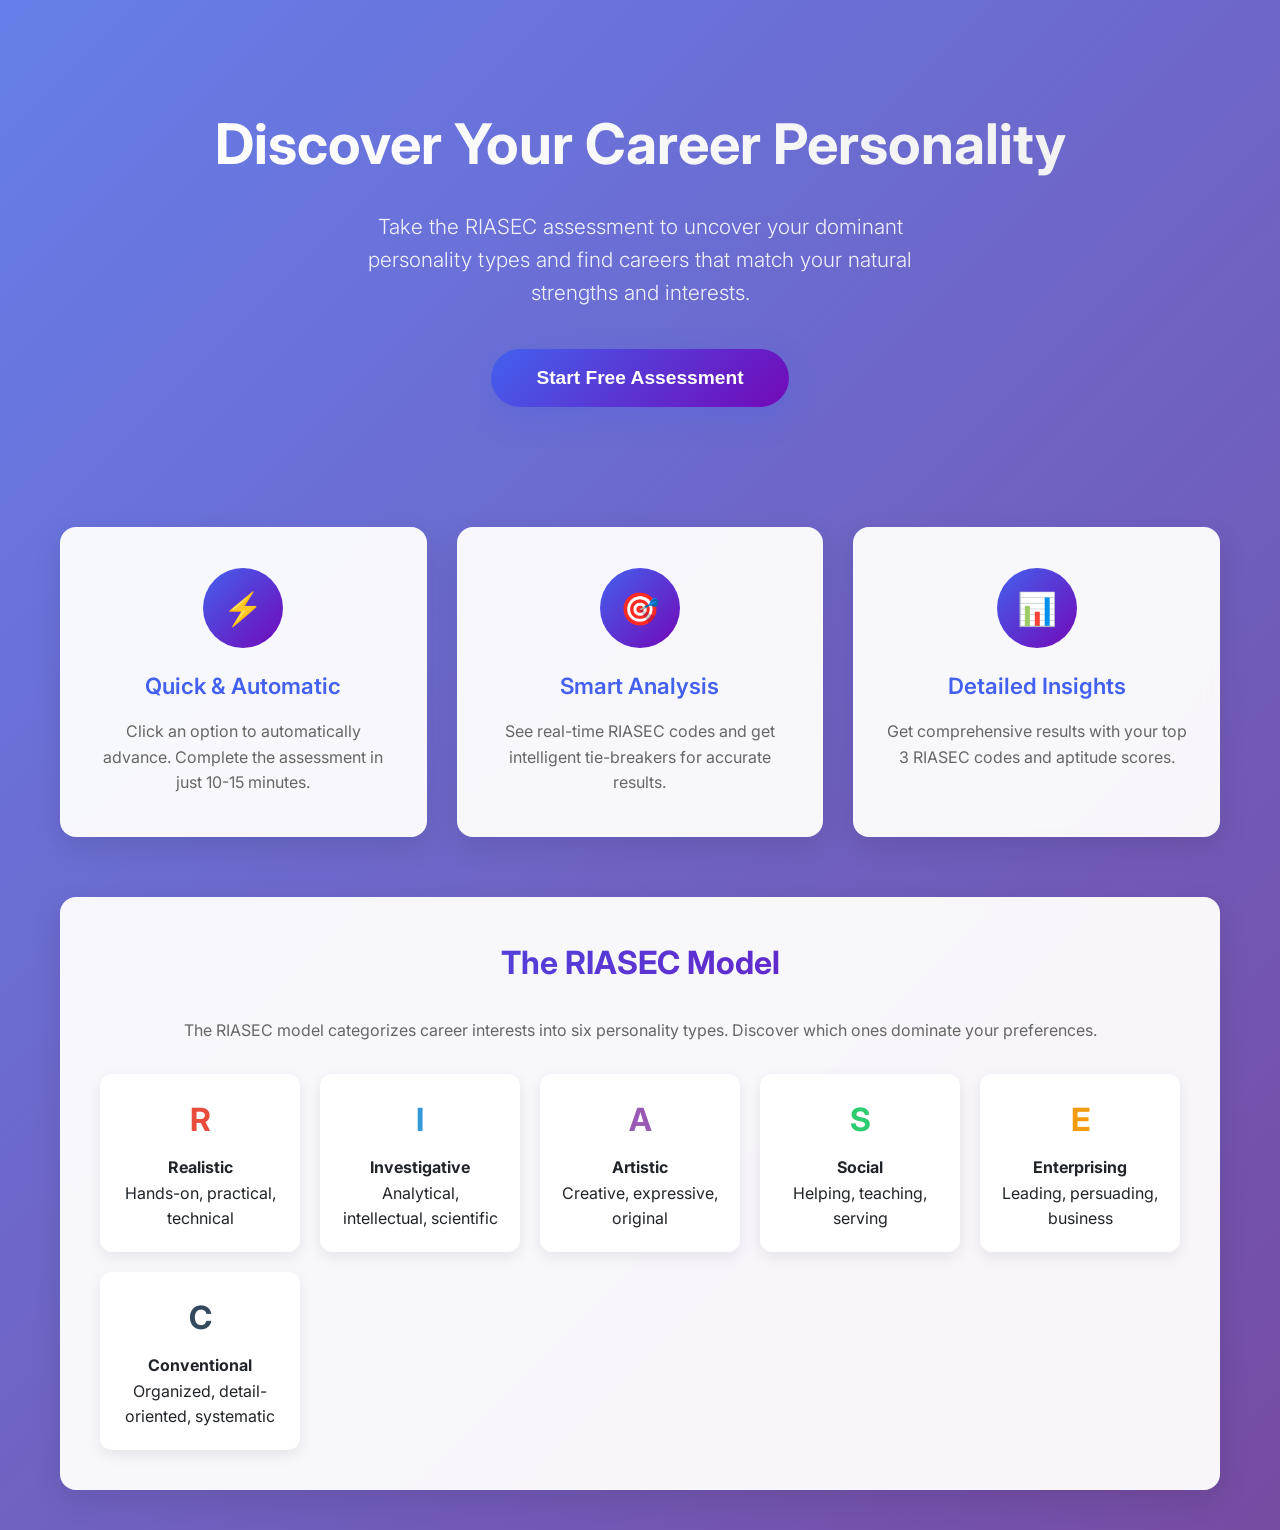
==== templates/index.html @ c99fcee9 "New riasec app with tie-breaker" ====
<!DOCTYPE html>
<html lang="en">
<head>
    <meta charset="UTF-8">
    <meta name="viewport" content="width=device-width, initial-scale=1.0">
    <title>RIASEC Career Assessment - Discover Your Career Personality</title>
    <link href="https://fonts.googleapis.com/css2?family=Inter:wght@300;400;500;600;700&display=swap" rel="stylesheet">
    <style>
        :root {
            --primary: #4361ee;
            --primary-dark: #3a56d4;
            --secondary: #7209b7;
            --accent: #f72585;
            --light: #f8f9fa;
            --dark: #212529;
            --success: #4cc9f0;
            --gradient: linear-gradient(135deg, #4361ee 0%, #7209b7 100%);
            --shadow: 0 10px 30px rgba(0,0,0,0.1);
            --radius: 16px;
        }
        
        * {
            margin: 0;
            padding: 0;
            box-sizing: border-box;
        }
        
        body {
            font-family: 'Inter', sans-serif;
            background: linear-gradient(135deg, #667eea 0%, #764ba2 100%);
            min-height: 100vh;
            color: var(--dark);
            line-height: 1.6;
        }
        
        .container {
            max-width: 1200px;
            margin: 0 auto;
            padding: 40px 20px;
        }
        
        .hero-section {
            text-align: center;
            padding: 60px 0;
            color: white;
        }
        
        .hero-title {
            font-size: 3.5rem;
            font-weight: 700;
            margin-bottom: 20px;
            background: linear-gradient(45deg, #fff 0%, #f0f0f0 100%);
            -webkit-background-clip: text;
            -webkit-text-fill-color: transparent;
            background-clip: text;
        }
        
        .hero-subtitle {
            font-size: 1.3rem;
            font-weight: 300;
            margin-bottom: 40px;
            opacity: 0.9;
            max-width: 600px;
            margin-left: auto;
            margin-right: auto;
        }
        
        .card-grid {
            display: grid;
            grid-template-columns: repeat(auto-fit, minmax(350px, 1fr));
            gap: 30px;
            margin: 60px 0;
        }
        
        .feature-card {
            background: rgba(255, 255, 255, 0.95);
            backdrop-filter: blur(10px);
            padding: 40px 30px;
            border-radius: var(--radius);
            box-shadow: var(--shadow);
            text-align: center;
            transition: transform 0.3s ease, box-shadow 0.3s ease;
            border: 1px solid rgba(255, 255, 255, 0.2);
        }
        
        .feature-card:hover {
            transform: translateY(-10px);
            box-shadow: 0 20px 40px rgba(0,0,0,0.15);
        }
        
        .feature-icon {
            width: 80px;
            height: 80px;
            margin: 0 auto 20px;
            background: var(--gradient);
            border-radius: 50%;
            display: flex;
            align-items: center;
            justify-content: center;
            font-size: 2rem;
            color: white;
        }
        
        .feature-title {
            font-size: 1.4rem;
            font-weight: 600;
            margin-bottom: 15px;
            color: var(--primary);
        }
        
        .feature-description {
            color: #666;
            font-size: 1rem;
        }
        
        .cta-section {
            text-align: center;
            margin-top: 40px;
        }
        
        .start-btn {
            background: var(--gradient);
            color: white;
            padding: 18px 45px;
            font-size: 1.2rem;
            font-weight: 600;
            border: none;
            border-radius: 50px;
            cursor: pointer;
            transition: all 0.3s ease;
            box-shadow: 0 10px 30px rgba(67, 97, 238, 0.3);
            text-decoration: none;
            display: inline-block;
        }
        
        .start-btn:hover {
            transform: translateY(-3px);
            box-shadow: 0 15px 40px rgba(67, 97, 238, 0.4);
            background: linear-gradient(135deg, #3a56d4 0%, #6309a3 100%);
        }
        
        .riasec-info {
            background: rgba(255, 255, 255, 0.95);
            backdrop-filter: blur(10px);
            padding: 40px;
            border-radius: var(--radius);
            margin-top: 60px;
            box-shadow: var(--shadow);
        }
        
        .riasec-title {
            text-align: center;
            font-size: 2rem;
            font-weight: 700;
            margin-bottom: 30px;
            background: var(--gradient);
            -webkit-background-clip: text;
            -webkit-text-fill-color: transparent;
            background-clip: text;
        }
        
        .riasec-types {
            display: grid;
            grid-template-columns: repeat(auto-fit, minmax(200px, 1fr));
            gap: 20px;
            margin-top: 30px;
        }
        
        .riasec-type {
            text-align: center;
            padding: 20px;
            background: white;
            border-radius: 12px;
            box-shadow: 0 5px 15px rgba(0,0,0,0.08);
            transition: transform 0.3s ease;
        }
        
        .riasec-type:hover {
            transform: translateY(-5px);
        }
        
        .type-letter {
            font-size: 2rem;
            font-weight: 700;
            margin-bottom: 10px;
        }
        
        .R { color: #e74c3c; }
        .I { color: #3498db; }
        .A { color: #9b59b6; }
        .S { color: #2ecc71; }
        .E { color: #f39c12; }
        .C { color: #34495e; }
        
        @media (max-width: 768px) {
            .hero-title {
                font-size: 2.5rem;
            }
            
            .card-grid {
                grid-template-columns: 1fr;
            }
            
            .riasec-types {
                grid-template-columns: repeat(2, 1fr);
            }
        }
    </style>
</head>
<body>
    <div class="container">
        <div class="hero-section">
            <h1 class="hero-title">Discover Your Career Personality</h1>
            <p class="hero-subtitle">Take the RIASEC assessment to uncover your dominant personality types and find careers that match your natural strengths and interests.</p>
            
            <form action="/start" method="POST" class="cta-section">
                <button type="submit" class="start-btn">Start Free Assessment</button>
            </form>
        </div>
        
        <div class="card-grid">
            <div class="feature-card">
                <div class="feature-icon">⚡</div>
                <h3 class="feature-title">Quick & Automatic</h3>
                <p class="feature-description">Click an option to automatically advance. Complete the assessment in just 10-15 minutes.</p>
            </div>
            
            <div class="feature-card">
                <div class="feature-icon">🎯</div>
                <h3 class="feature-title">Smart Analysis</h3>
                <p class="feature-description">See real-time RIASEC codes and get intelligent tie-breakers for accurate results.</p>
            </div>
            
            <div class="feature-card">
                <div class="feature-icon">📊</div>
                <h3 class="feature-title">Detailed Insights</h3>
                <p class="feature-description">Get comprehensive results with your top 3 RIASEC codes and aptitude scores.</p>
            </div>
        </div>
        
        <div class="riasec-info">
            <h2 class="riasec-title">The RIASEC Model</h2>
            <p style="text-align: center; color: #666; margin-bottom: 30px;">
                The RIASEC model categorizes career interests into six personality types. Discover which ones dominate your preferences.
            </p>
            
            <div class="riasec-types">
                <div class="riasec-type">
                    <div class="type-letter R">R</div>
                    <strong>Realistic</strong>
                    <p>Hands-on, practical, technical</p>
                </div>
                <div class="riasec-type">
                    <div class="type-letter I">I</div>
                    <strong>Investigative</strong>
                    <p>Analytical, intellectual, scientific</p>
                </div>
                <div class="riasec-type">
                    <div class="type-letter A">A</div>
                    <strong>Artistic</strong>
                    <p>Creative, expressive, original</p>
                </div>
                <div class="riasec-type">
                    <div class="type-letter S">S</div>
                    <strong>Social</strong>
                    <p>Helping, teaching, serving</p>
                </div>
                <div class="riasec-type">
                    <div class="type-letter E">E</div>
                    <strong>Enterprising</strong>
                    <p>Leading, persuading, business</p>
                </div>
                <div class="riasec-type">
                    <div class="type-letter C">C</div>
                    <strong>Conventional</strong>
                    <p>Organized, detail-oriented, systematic</p>
                </div>
            </div>
        </div>
    </div>
</body>
</html>
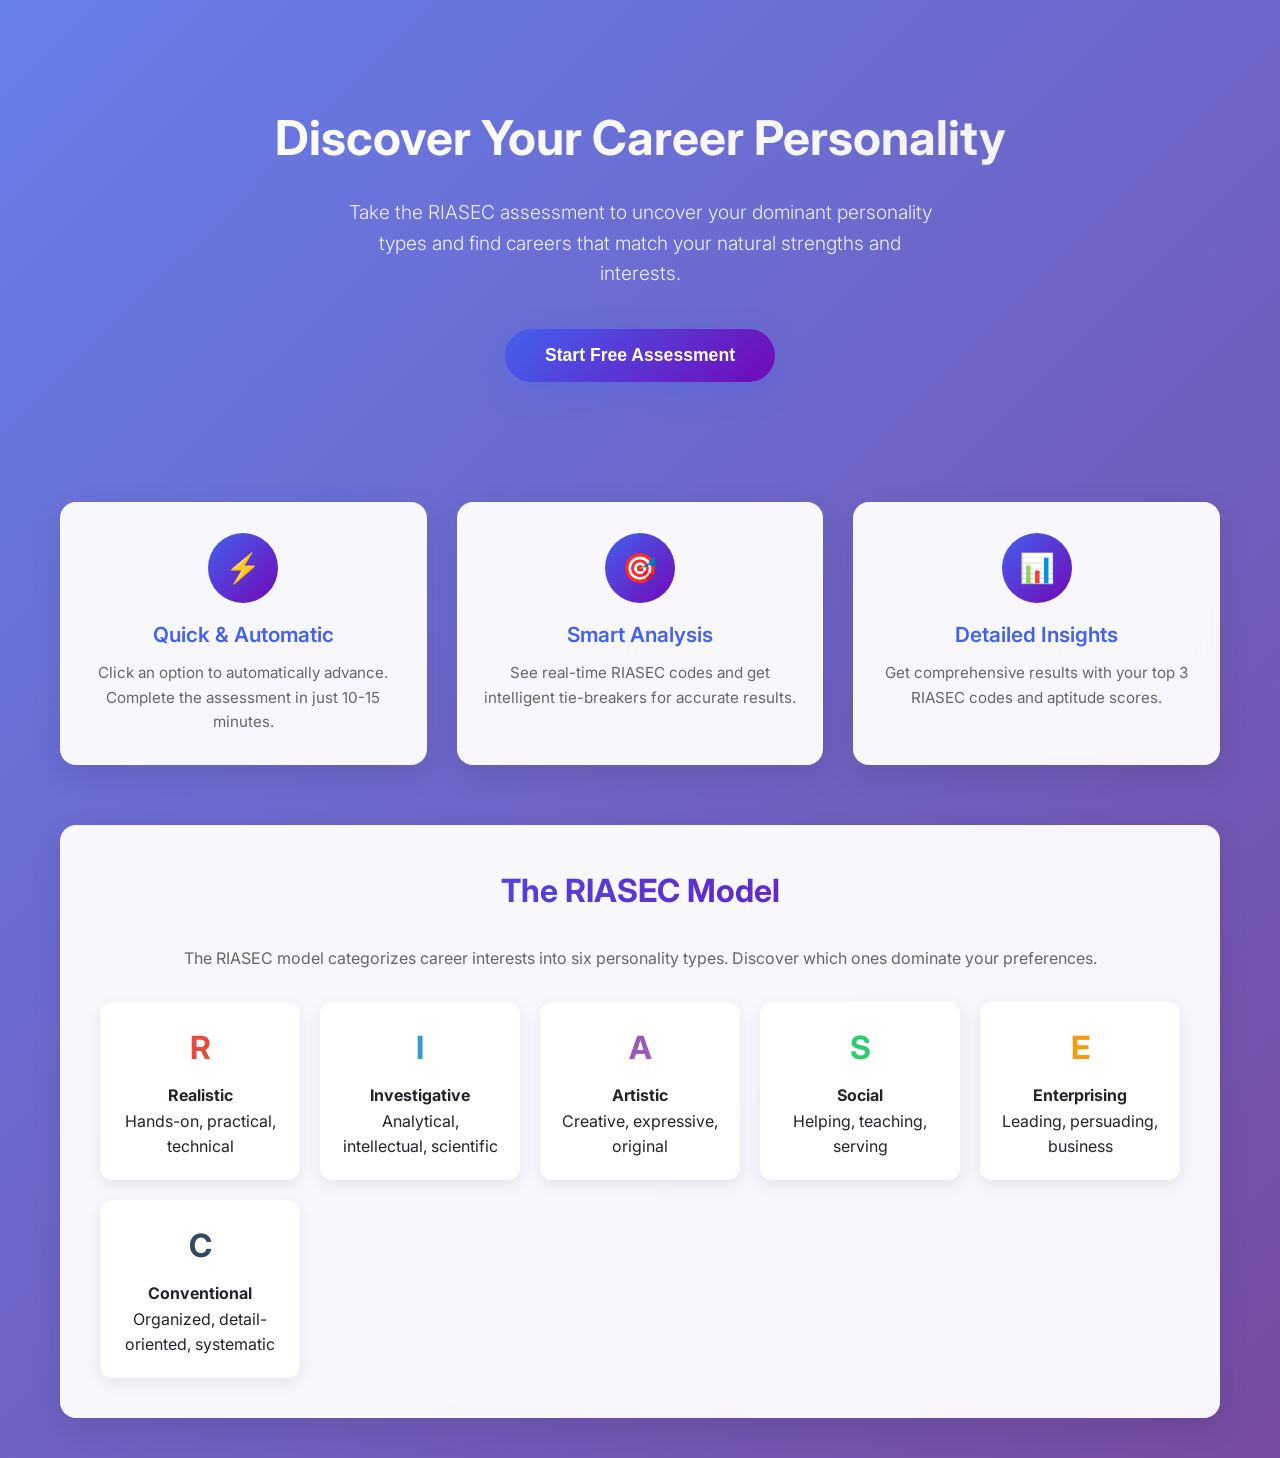
==== commit ab818221: "final" ====
--- a/templates/index.html
+++ b/templates/index.html
@@ -19,11 +19,7 @@
             --radius: 16px;
         }
         
-        * {
-            margin: 0;
-            padding: 0;
-            box-sizing: border-box;
-        }
+        * { margin: 0; padding: 0; box-sizing: border-box; }
         
         body {
             font-family: 'Inter', sans-serif;
@@ -32,21 +28,21 @@
             color: var(--dark);
             line-height: 1.6;
         }
-        
-        .container {
+
+        main.container {
             max-width: 1200px;
             margin: 0 auto;
             padding: 40px 20px;
         }
-        
+
         .hero-section {
             text-align: center;
             padding: 60px 0;
             color: white;
         }
-        
+
         .hero-title {
-            font-size: 3.5rem;
+            font-size: 3rem;
             font-weight: 700;
             margin-bottom: 20px;
             background: linear-gradient(45deg, #fff 0%, #f0f0f0 100%);
@@ -54,9 +50,9 @@
             -webkit-text-fill-color: transparent;
             background-clip: text;
         }
-        
+
         .hero-subtitle {
-            font-size: 1.3rem;
+            font-size: 1.2rem;
             font-weight: 300;
             margin-bottom: 40px;
             opacity: 0.9;
@@ -64,65 +60,65 @@
             margin-left: auto;
             margin-right: auto;
         }
-        
+
         .card-grid {
             display: grid;
-            grid-template-columns: repeat(auto-fit, minmax(350px, 1fr));
+            grid-template-columns: repeat(auto-fit, minmax(300px, 1fr));
             gap: 30px;
             margin: 60px 0;
         }
-        
+
         .feature-card {
             background: rgba(255, 255, 255, 0.95);
             backdrop-filter: blur(10px);
-            padding: 40px 30px;
+            padding: 30px 20px;
             border-radius: var(--radius);
             box-shadow: var(--shadow);
             text-align: center;
             transition: transform 0.3s ease, box-shadow 0.3s ease;
             border: 1px solid rgba(255, 255, 255, 0.2);
         }
-        
+
         .feature-card:hover {
-            transform: translateY(-10px);
+            transform: translateY(-8px);
             box-shadow: 0 20px 40px rgba(0,0,0,0.15);
         }
-        
+
         .feature-icon {
-            width: 80px;
-            height: 80px;
-            margin: 0 auto 20px;
+            width: 70px;
+            height: 70px;
+            margin: 0 auto 15px;
             background: var(--gradient);
             border-radius: 50%;
             display: flex;
             align-items: center;
             justify-content: center;
-            font-size: 2rem;
+            font-size: 1.8rem;
             color: white;
         }
-        
+
         .feature-title {
-            font-size: 1.4rem;
+            font-size: 1.3rem;
             font-weight: 600;
-            margin-bottom: 15px;
+            margin-bottom: 10px;
             color: var(--primary);
         }
-        
+
         .feature-description {
             color: #666;
-            font-size: 1rem;
-        }
-        
+            font-size: 0.95rem;
+        }
+
         .cta-section {
             text-align: center;
             margin-top: 40px;
         }
-        
+
         .start-btn {
             background: var(--gradient);
             color: white;
-            padding: 18px 45px;
-            font-size: 1.2rem;
+            padding: 16px 40px;
+            font-size: 1.1rem;
             font-weight: 600;
             border: none;
             border-radius: 50px;
@@ -132,13 +128,13 @@
             text-decoration: none;
             display: inline-block;
         }
-        
+
         .start-btn:hover {
             transform: translateY(-3px);
             box-shadow: 0 15px 40px rgba(67, 97, 238, 0.4);
             background: linear-gradient(135deg, #3a56d4 0%, #6309a3 100%);
         }
-        
+
         .riasec-info {
             background: rgba(255, 255, 255, 0.95);
             backdrop-filter: blur(10px);
@@ -147,7 +143,7 @@
             margin-top: 60px;
             box-shadow: var(--shadow);
         }
-        
+
         .riasec-title {
             text-align: center;
             font-size: 2rem;
@@ -158,14 +154,14 @@
             -webkit-text-fill-color: transparent;
             background-clip: text;
         }
-        
+
         .riasec-types {
             display: grid;
-            grid-template-columns: repeat(auto-fit, minmax(200px, 1fr));
+            grid-template-columns: repeat(auto-fit, minmax(180px, 1fr));
             gap: 20px;
             margin-top: 30px;
         }
-        
+
         .riasec-type {
             text-align: center;
             padding: 20px;
@@ -174,76 +170,76 @@
             box-shadow: 0 5px 15px rgba(0,0,0,0.08);
             transition: transform 0.3s ease;
         }
-        
+
         .riasec-type:hover {
             transform: translateY(-5px);
         }
-        
+
         .type-letter {
             font-size: 2rem;
             font-weight: 700;
             margin-bottom: 10px;
         }
-        
+
         .R { color: #e74c3c; }
         .I { color: #3498db; }
         .A { color: #9b59b6; }
         .S { color: #2ecc71; }
         .E { color: #f39c12; }
         .C { color: #34495e; }
-        
+
         @media (max-width: 768px) {
-            .hero-title {
-                font-size: 2.5rem;
-            }
-            
-            .card-grid {
-                grid-template-columns: 1fr;
-            }
-            
-            .riasec-types {
-                grid-template-columns: repeat(2, 1fr);
-            }
+            .hero-title { font-size: 2.2rem; }
+            .hero-subtitle { font-size: 1rem; }
+            .card-grid { grid-template-columns: 1fr; }
+            .riasec-types { grid-template-columns: 1fr; }
         }
     </style>
 </head>
 <body>
-    <div class="container">
-        <div class="hero-section">
+    <main class="container">
+        <section class="hero-section">
             <h1 class="hero-title">Discover Your Career Personality</h1>
-            <p class="hero-subtitle">Take the RIASEC assessment to uncover your dominant personality types and find careers that match your natural strengths and interests.</p>
-            
-            <form action="/start" method="POST" class="cta-section">
+            <p class="hero-subtitle">
+                Take the RIASEC assessment to uncover your dominant personality types and find careers that match your natural strengths and interests.
+            </p>
+            <form action="/basic_info" method="GET" class="cta-section">
                 <button type="submit" class="start-btn">Start Free Assessment</button>
             </form>
-        </div>
-        
-        <div class="card-grid">
+        </section>
+
+        <section class="card-grid">
             <div class="feature-card">
                 <div class="feature-icon">⚡</div>
                 <h3 class="feature-title">Quick & Automatic</h3>
-                <p class="feature-description">Click an option to automatically advance. Complete the assessment in just 10-15 minutes.</p>
-            </div>
-            
+                <p class="feature-description">
+                    Click an option to automatically advance. Complete the assessment in just 10-15 minutes.
+                </p>
+            </div>
+
             <div class="feature-card">
                 <div class="feature-icon">🎯</div>
                 <h3 class="feature-title">Smart Analysis</h3>
-                <p class="feature-description">See real-time RIASEC codes and get intelligent tie-breakers for accurate results.</p>
-            </div>
-            
+                <p class="feature-description">
+                    See real-time RIASEC codes and get intelligent tie-breakers for accurate results.
+                </p>
+            </div>
+
             <div class="feature-card">
                 <div class="feature-icon">📊</div>
                 <h3 class="feature-title">Detailed Insights</h3>
-                <p class="feature-description">Get comprehensive results with your top 3 RIASEC codes and aptitude scores.</p>
-            </div>
-        </div>
-        
-        <div class="riasec-info">
+                <p class="feature-description">
+                    Get comprehensive results with your top 3 RIASEC codes and aptitude scores.
+                </p>
+            </div>
+        </section>
+
+        <section class="riasec-info">
             <h2 class="riasec-title">The RIASEC Model</h2>
             <p style="text-align: center; color: #666; margin-bottom: 30px;">
                 The RIASEC model categorizes career interests into six personality types. Discover which ones dominate your preferences.
             </p>
-            
+
             <div class="riasec-types">
                 <div class="riasec-type">
                     <div class="type-letter R">R</div>
@@ -276,7 +272,7 @@
                     <p>Organized, detail-oriented, systematic</p>
                 </div>
             </div>
-        </div>
-    </div>
+        </section>
+    </main>
 </body>
-</html>+</html>
